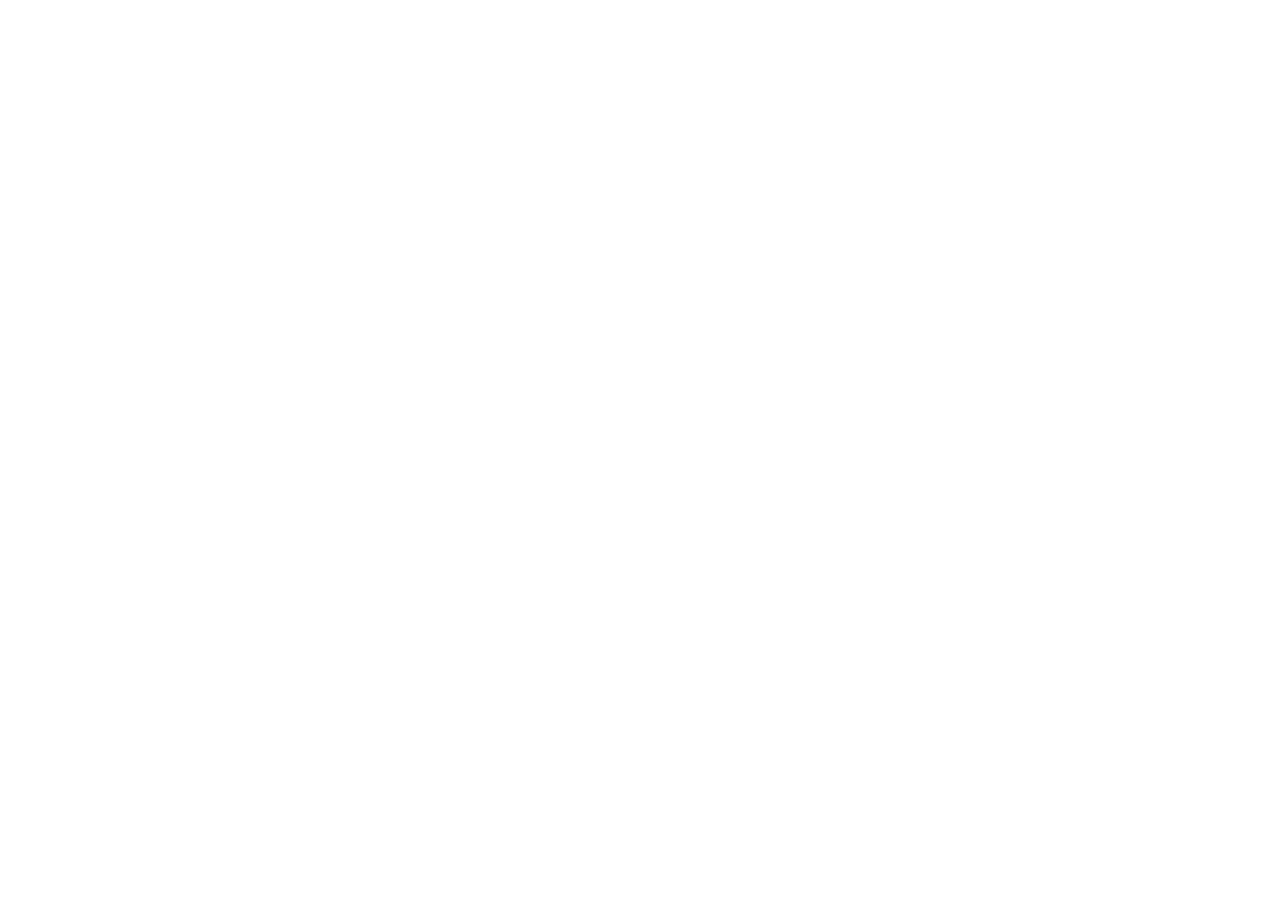
==== Conquering Responsive Layouts - Kevin Powell/final_project/index.html @ 97ddaeca "Updating the local files to remote" ====
<!DOCTYPE html>
<html lang="en">
<head>
    <meta charset="UTF-8">
    <meta http-equiv="X-UA-Compatible" content="IE=edge">
    <meta name="viewport" content="width=device-width, initial-scale=1.0">
    <link href="style.css" rel="stylesheet" />
    <title>Responsive CSS</title>
</head>
<body>
    
</body>
</html>
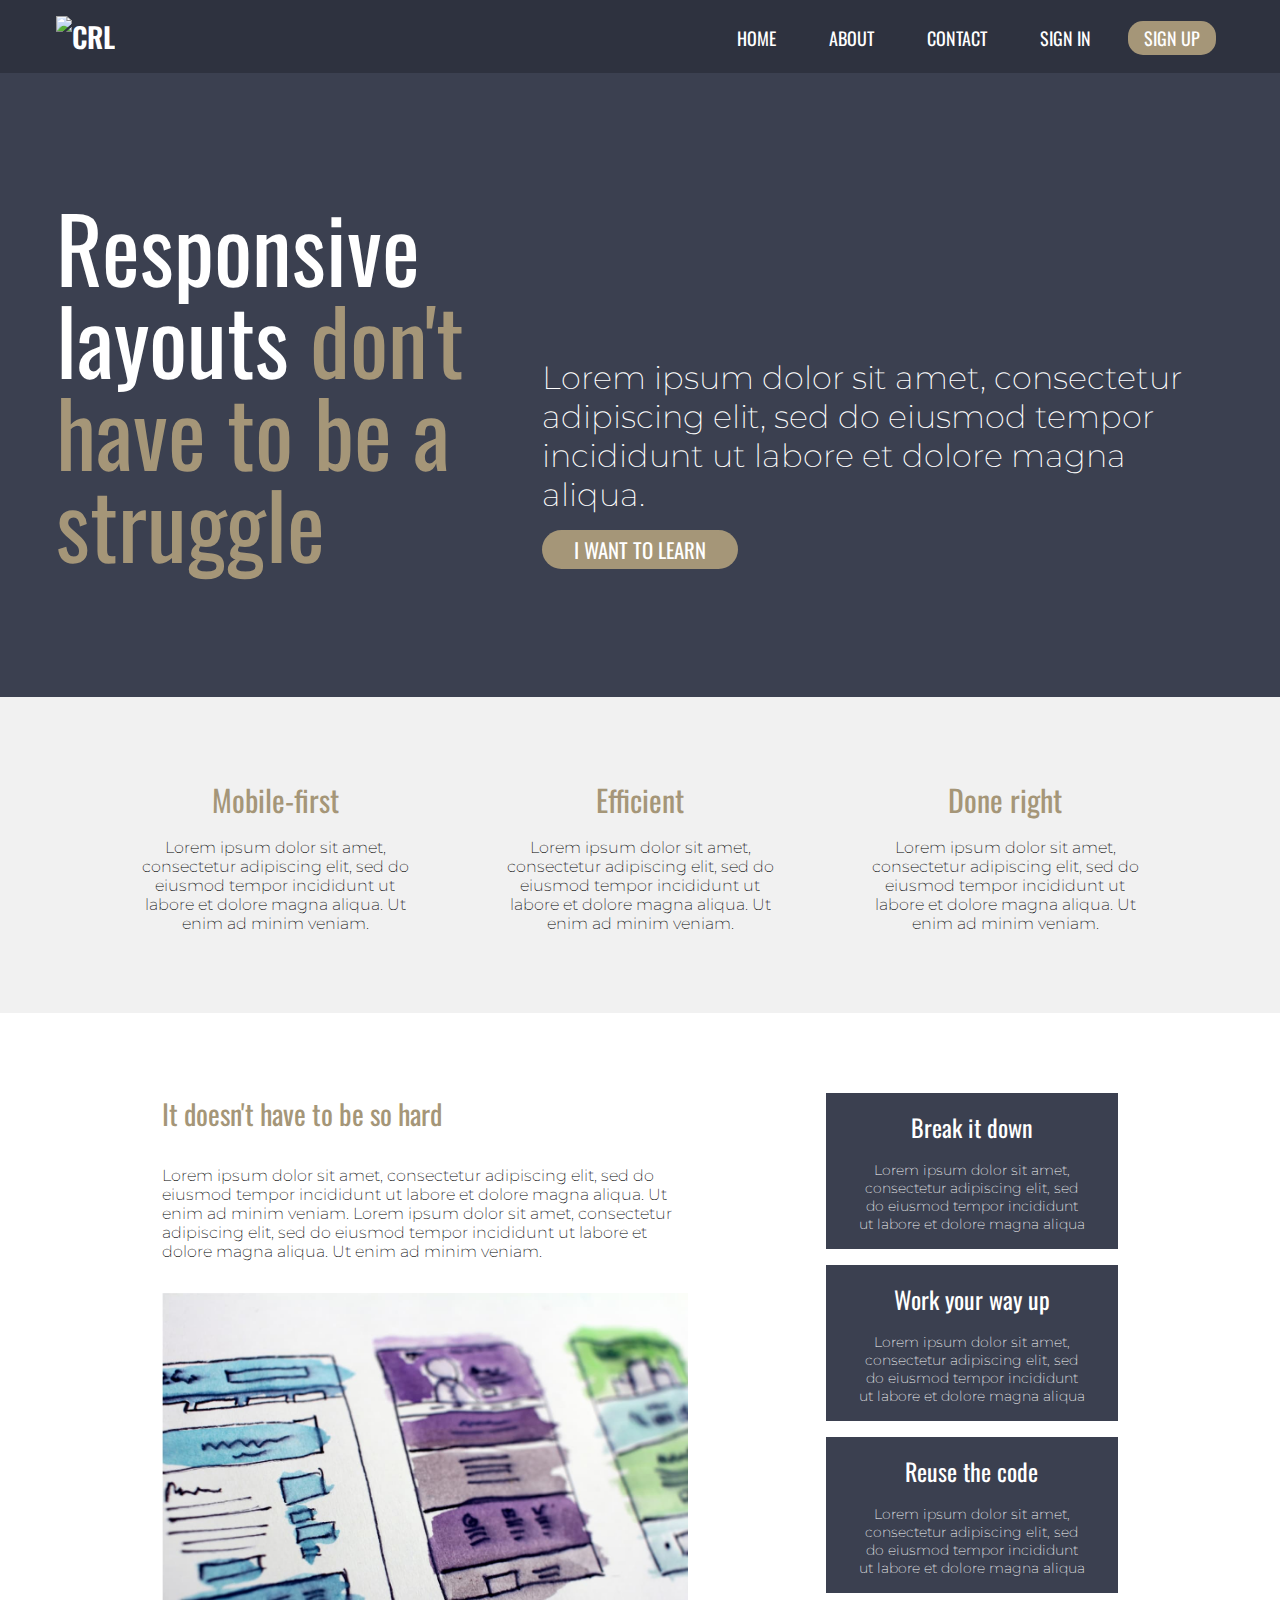
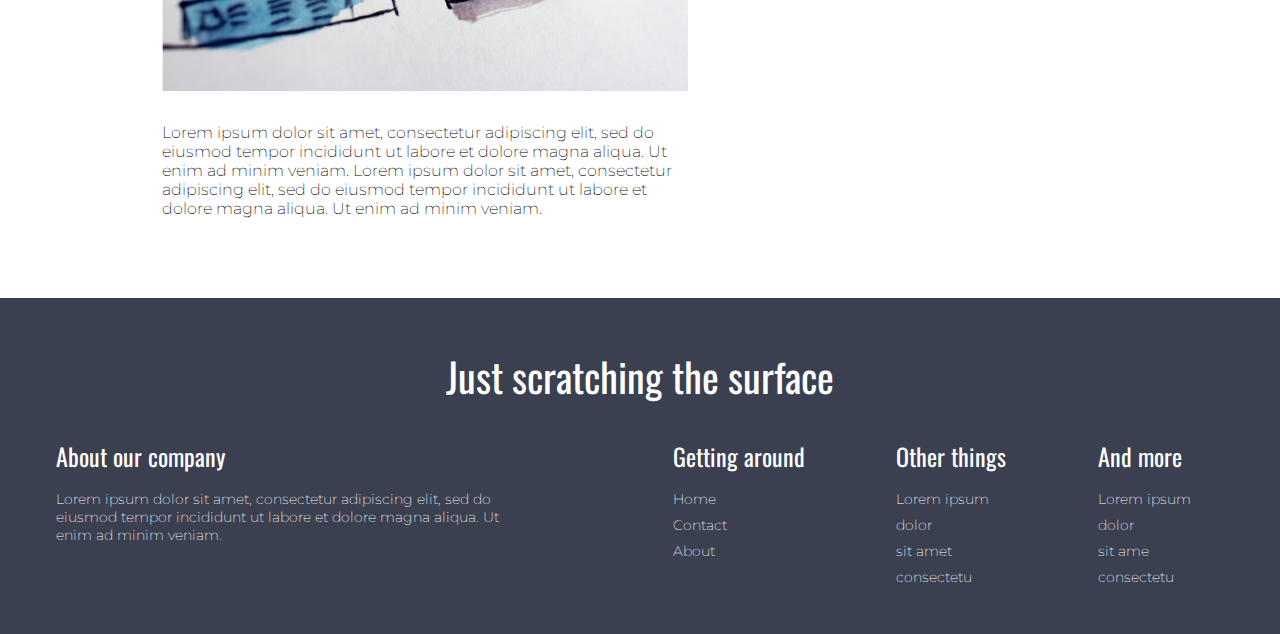
==== commit 7abacd4f: "Finished the final project for CRS Kevin powell" ====
--- a/Conquering Responsive Layouts - Kevin Powell/final_project/index.html
+++ b/Conquering Responsive Layouts - Kevin Powell/final_project/index.html
@@ -1,13 +1,121 @@
 <!DOCTYPE html>
 <html lang="en">
-<head>
-    <meta charset="UTF-8">
-    <meta http-equiv="X-UA-Compatible" content="IE=edge">
-    <meta name="viewport" content="width=device-width, initial-scale=1.0">
+  <head>
+    <meta charset="UTF-8" />
+    <meta http-equiv="X-UA-Compatible" content="IE=edge" />
+    <meta name="viewport" content="width=device-width, initial-scale=1.0" />
+
+    <link rel="preconnect" href="https://fonts.googleapis.com" />
+    <link rel="preconnect" href="https://fonts.gstatic.com" crossorigin />
+    <link href="https://fonts.googleapis.com/css2?family=Oswald:wght@200;500;700&display=swap" rel="stylesheet" />
+    <link href="https://fonts.googleapis.com/css2?family=Montserrat:wght@200;300;400&display=swap" rel="stylesheet" />
     <link href="style.css" rel="stylesheet" />
     <title>Responsive CSS</title>
-</head>
-<body>
-    
-</body>
-</html>+  </head>
+  <body>
+    <header>
+      <nav class="header-nav-bar">
+        <div class="container nav-bar-container">
+          <img class="nav-logo" alt="CRL" src="" />
+          <div class="nav-bar-links">
+            <a href="" class="nav-link">HOME</a>
+            <a href="" class="nav-link">ABOUT</a>
+            <a href="" class="nav-link">CONTACT</a>
+            <a href="" class="nav-link">SIGN IN</a>
+            <a href="" class="nav-link nav-link-secondary">SIGN UP</a>
+          </div>
+        </div>
+      </nav>
+    </header>
+    <main class="hero-section">
+      <div class="container hero-section-container">
+        <div class="hero-text">
+          <span class="hero-text-start">Responsive layouts <span class="hero-text-end">don't have to be a struggle</span></span>
+        </div>
+        <div class="hero-section-content">
+          <span class="hero-section-para">Lorem ipsum dolor sit amet, consectetur adipiscing elit, sed do eiusmod tempor incididunt ut labore et dolore magna aliqua.</span>
+          <div class="hero-section-btn"><span>I want to learn</span></div>
+        </div>
+      </div>
+    </main>
+    <section class="section-two">
+      <div class="container section-two-container">
+        <div class="content-wrapper">
+          <span class="content-header">Mobile-first</span>
+          <span class="content-para">Lorem ipsum dolor sit amet, consectetur adipiscing elit, sed do eiusmod tempor incididunt ut labore et dolore magna aliqua. Ut enim ad minim veniam.</span>
+        </div>
+        <div class="content-wrapper">
+          <span class="content-header">Efficient</span>
+          <span class="content-para">Lorem ipsum dolor sit amet, consectetur adipiscing elit, sed do eiusmod tempor incididunt ut labore et dolore magna aliqua. Ut enim ad minim veniam.</span>
+        </div>
+        <div class="content-wrapper">
+          <span class="content-header">Done right</span>
+          <span class="content-para">Lorem ipsum dolor sit amet, consectetur adipiscing elit, sed do eiusmod tempor incididunt ut labore et dolore magna aliqua. Ut enim ad minim veniam.</span>
+        </div>
+      </div>
+    </section>
+    <section class="section-three">
+      <div class="container section-three-container">
+        <div class="left-section">
+          <div class="image-section-header">It doesn't have to be so hard</div>
+          <span class="image-section-content">Lorem ipsum dolor sit amet, consectetur adipiscing elit, sed do eiusmod tempor incididunt ut labore et dolore magna aliqua. Ut enim ad minim veniam. Lorem ipsum dolor sit amet, consectetur adipiscing elit, sed do eiusmod tempor incididunt ut labore et dolore magna aliqua. Ut enim ad minim veniam.</span>
+          <img alt="section image" src="the-image.jpg" />
+          <span class="image-section-content">Lorem ipsum dolor sit amet, consectetur adipiscing elit, sed do eiusmod tempor incididunt ut labore et dolore magna aliqua. Ut enim ad minim veniam. Lorem ipsum dolor sit amet, consectetur adipiscing elit, sed do eiusmod tempor incididunt ut labore et dolore magna aliqua. Ut enim ad minim veniam.</span>
+        </div>
+        <div class="right-section">
+          <div class="section-card">
+            <div class="card-header">Break it down</div>
+            <div class="card-content">Lorem ipsum dolor sit amet, consectetur adipiscing elit, sed do eiusmod tempor incididunt ut labore et dolore magna aliqua</div>
+          </div>
+          <div class="section-card">
+            <div class="card-header">Work your way up</div>
+            <div class="card-content">Lorem ipsum dolor sit amet, consectetur adipiscing elit, sed do eiusmod tempor incididunt ut labore et dolore magna aliqua</div>
+          </div>
+          <div class="section-card">
+            <div class="card-header">Reuse the code</div>
+            <div class="card-content">Lorem ipsum dolor sit amet, consectetur adipiscing elit, sed do eiusmod tempor incididunt ut labore et dolore magna aliqua</div>
+          </div>
+        </div>
+      </div>
+    </section>
+    <section class="footer-section">
+      <div class="container footer-section-container">
+        <span class="footer-header">Just scratching the surface</span>
+        <div class="footer-section-content">
+          <div class="about-section">
+            <span class="about-section-header">About our company</span>
+            <span class="about-section-para">Lorem ipsum dolor sit amet, consectetur adipiscing elit, sed do eiusmod tempor incididunt ut labore et dolore magna aliqua. Ut enim ad minim veniam.</span>
+          </div>
+          <div class="links-section">
+            <div class="links-column-wrapper">
+              <div class="links-column-header">Getting around</div>
+              <div class="links-column-content">
+                <a href="">Home</a>
+                <a href="">Contact</a>
+                <a href="">About</a>
+              </div>
+            </div>
+            <div class="links-column-wrapper">
+              <div class="links-column-header">Other things</div>
+              <div class="links-column-content">
+                <a href="">Lorem ipsum</a>
+                <a href="">dolor</a>
+                <a href="">sit amet</a>
+                <a href="">consectetu</a>
+              </div>
+            </div>
+            <div class="links-column-wrapper">
+              <div class="links-column-header">And more</div>
+              <div class="links-column-content">
+                <a href="">Lorem ipsum</a>
+                <a href="">dolor</a>
+                <a href="">sit ame</a>
+                <a href="">consectetu</a>
+              </div>
+            </div>
+          </div>
+        </div>
+      </div>
+    </section>
+  </body>
+</html>
--- a/Conquering Responsive Layouts - Kevin Powell/final_project/style.css
+++ b/Conquering Responsive Layouts - Kevin Powell/final_project/style.css
@@ -0,0 +1,389 @@
+/* Pre-processor Reset */
+
+*,
+*::before,
+*::after {
+    box-sizing: border-box;
+}
+
+body {
+    margin: 0;
+    font-family: 'Roboto', sans-serif;
+    font-size: 1.3rem;
+}
+
+img {
+    max-width: 100%;
+}
+
+a, a:hover {
+    text-decoration: none;
+    word-break: unset;
+    white-space: nowrap;
+}
+
+.container {
+    width: clamp(700px, 100%, 1200px);
+    display: flex;
+    justify-content: center;
+    margin: 0 auto;
+    padding-inline: 1rem;
+}
+
+/* Pre-processor Reset */
+
+/* css starts */
+
+.header-nav-bar {
+    width: 100%;
+    font-family: 'Oswald', sans-serif;
+    background-color: #2E323F;
+}
+
+.nav-bar-container {
+    flex-direction: row;
+    justify-content: space-between;
+    padding-block: 1rem;
+    align-items: center;
+}
+
+.nav-link {
+    color: #ffffff;
+    font-size: 1.125rem;
+    font-weight: 400;
+    padding: 0.25rem 1rem;
+    margin: 0.25rem 0.5rem;
+}
+.nav-logo {
+    color: #ffffff;
+    font-size: 1.75rem;
+    font-weight: 600;
+}
+
+.nav-link.nav-link-secondary {
+    background-color: #A59678;
+    border-radius: 15px;
+}
+
+.hero-section {
+    width: 100%;
+    background-color: #3B4050;
+    padding: 8rem 1rem;
+}
+
+.hero-section-container {
+    flex-direction: row;
+    justify-content: flex-start;
+    gap: 2rem;
+}
+
+.hero-text {
+    width: 40%;
+    font-family: 'Oswald', sans-serif;
+    font-size: 5.625rem;
+    line-height: 5.75rem;
+}
+
+.hero-text-start {
+    color: #ffffff;
+}
+
+.hero-text-end {
+    color: #A59678;
+}
+
+.hero-section-content {
+    width: 60%;
+    display: flex;
+    flex-direction: column;
+    gap: 1rem;
+    justify-content: end;
+}
+
+.hero-section-para {
+    color: #ffffff;
+    font-size: 2rem;
+    font-weight: 200;
+    font-family: 'Montserrat', sans-serif;
+}
+
+.hero-section-btn {
+    width: fit-content;
+    display: inline-block;
+    background-color: #A59678;
+    border-radius: 20px;
+    color: #ffffff;
+    padding: 0.25rem 2rem;
+    font-family: 'Oswald', sans-serif;
+    font-weight: 400;
+    white-space: nowrap;
+    text-transform: uppercase;
+}
+
+.section-two {
+    background-color: #f1f1f1;
+}
+
+.section-two-container {
+    flex-direction: row;
+    padding-block: 5rem;
+    justify-content: space-evenly;
+}
+
+.content-wrapper {
+    width: 25%;
+    display: flex;
+    flex-direction: column;
+    align-items: center;
+    gap: 1rem;
+}
+
+.content-header {
+    color: #A59678;
+    font-family: 'Oswald', sans-serif;
+    font-size: 1.875rem;
+}
+
+.content-para {
+    font-size: 1rem;
+    font-weight: 200;
+    font-family: 'Montserrat', sans-serif;
+    text-align: center;
+}
+
+.section-three-container {
+    flex-direction: row;
+    justify-content: space-evenly;
+    padding-block: 5rem;
+    gap: 2rem;
+}
+
+.left-section {
+    width: 45%;
+    display: flex;
+    flex-direction: column;
+    gap: 2rem;
+}
+
+.right-section {
+    width: 25%;
+    display: flex;
+    flex-direction: column;
+    gap: 1rem;
+}
+
+.image-section-header {
+    color: #A59678;
+    font-family: 'Oswald', sans-serif;
+    font-size: 1.75rem;
+}
+
+.image-section-content {
+    font-size: 1rem;
+    font-weight: 200;
+    font-family: 'Montserrat', sans-serif;
+}
+
+.section-card {
+    display: flex;
+    flex-direction: column;
+    gap: 1rem;
+    align-items: center;
+    background-color: #3b4050;
+    padding: 1rem 2rem;
+    text-align: center;
+}
+
+.card-header {
+    color: #ffffff;
+    font-family: 'Oswald', sans-serif;
+    font-size: 1.5rem;
+}
+
+.card-content {
+    color: #ffffff;
+    font-size: 0.875rem;
+    font-weight: 200;
+    font-family: 'Montserrat', sans-serif;
+}
+
+.footer-section {
+    background-color: #3b4050;
+    padding-block: 3rem;
+}
+
+.footer-section-container {
+    flex-direction: column;
+    align-items: center;
+    gap: 2rem;
+}
+
+.footer-header {
+    color: #ffffff;
+    font-family: 'Oswald', sans-serif;
+    font-size: 2.5rem;
+}
+
+.footer-section-content {
+    display: flex;
+    flex-direction: row;
+    justify-content: space-between;
+}
+
+.about-section {
+    display: flex;
+    flex-direction: column;
+    gap: 1rem;
+    width: 40%;
+}
+
+.about-section-header {
+    color: #ffffff;
+    font-family: 'Oswald', sans-serif;
+    font-size: 1.5rem;
+}
+
+.about-section-para {
+    color: #ffffff;
+    font-size: 0.875rem;
+    font-weight: 200;
+    font-family: 'Montserrat', sans-serif;
+}
+
+.links-section {
+    width: 50%;
+    display: flex;
+    flex-direction: row;
+    justify-content: space-evenly;
+    gap: 10%;
+}
+
+.links-column-wrapper {
+    display: flex;
+    flex-direction: column;
+    gap: 1rem;
+
+}
+
+.links-column-header {
+    color: #ffffff;
+    font-family: 'Oswald', sans-serif;
+    font-size: 1.5rem;
+}
+
+.links-column-content {
+    display: flex;
+    flex-direction: column;
+    gap: 0.5rem;
+}
+
+.links-column-content a {
+    color: #ffffff;
+    font-size: 0.875rem;
+    font-weight: 200;
+    font-family: 'Montserrat', sans-serif;
+}
+
+
+/* css ends */
+
+/* media queries changes start */
+
+@media screen and (max-width: 700px) {
+
+    .container {
+        width: 100%;
+    }
+
+    .nav-bar-container {
+        flex-direction: column;
+        align-content: center;
+    }
+
+    .hero-section {
+        padding-block: 3rem;
+        align-content: center;
+    }
+
+    .hero-section-container {
+        gap: 3rem;
+        flex-direction: column;
+        align-items: center;
+        text-align: center;
+    }
+
+    .hero-text {
+        width: 75%;
+    }
+
+    .hero-section-content {
+        gap: 3rem;
+        align-items: center;
+    }
+
+    .content-wrapper {
+        width: 60%;
+    }
+
+    .section-two-container {
+        flex-direction: column;
+        align-items: center;
+        gap: 2rem;
+    }
+
+    .footer-section-content {
+        flex-direction: column;
+        align-items: center;
+        gap: 2rem;
+    }
+
+    .about-section {
+        justify-content: center;
+        text-align: center;
+    }
+
+    .links-section {
+        width: 70%;
+    }
+
+    .section-three-container {
+        flex-direction: column;
+        align-items: center;
+    }
+
+    .left-section {
+        width: 80%;
+    }
+
+    .right-section {
+        width: 80%;
+    }
+}
+
+@media screen and (min-width: 500px) and (max-width: 700px) {
+    
+    .right-section {
+        flex-direction: row;
+    }
+
+    .section-card {
+        justify-content: space-between;
+    }
+
+}
+
+@media screen and (max-width: 500px) {
+
+    .right-section {
+        flex-direction: column;
+    }
+
+    .links-section {
+        flex-direction: column;
+        gap: 2rem;
+        align-items: center;
+        text-align: center;
+    }
+}
+
+/* media queries changes end */